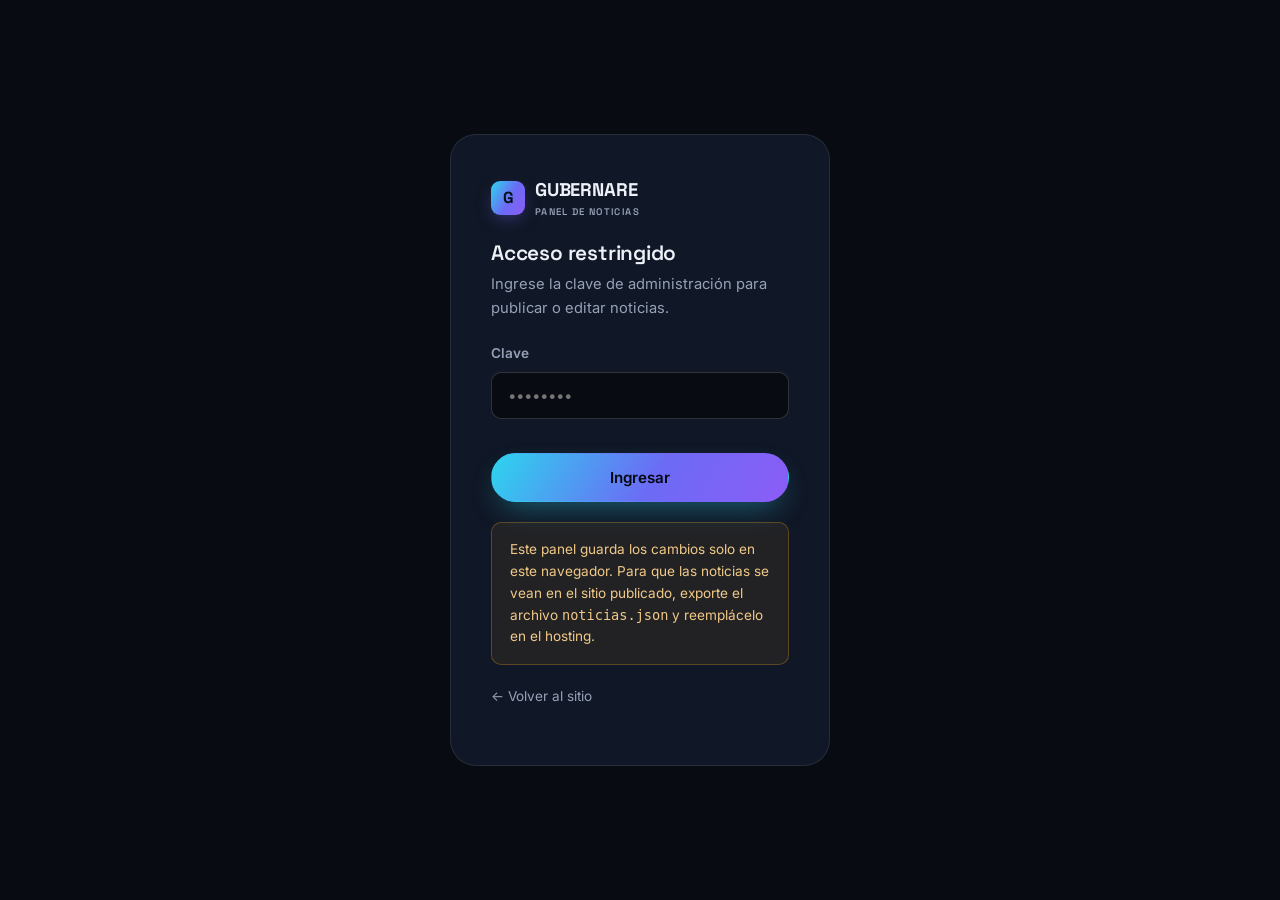
==== admin.html @ 6c144501 "Crear sitio web corporativo de Gubernare Sitio estático (HTML/CSS/JS sin build) con estilo tech mode" ====
<!doctype html>
<html lang="es">
<head>
<meta charset="UTF-8">
<meta name="viewport" content="width=device-width, initial-scale=1.0">
<title>Panel de noticias — Gubernare</title>
<meta name="robots" content="noindex, nofollow">
<link rel="icon" type="image/svg+xml" href="assets/favicon.svg">
<link rel="preconnect" href="https://fonts.googleapis.com">
<link rel="preconnect" href="https://fonts.gstatic.com" crossorigin>
<link href="https://fonts.googleapis.com/css2?family=Inter:wght@400;500;600;700&family=Space+Grotesk:wght@500;600;700&display=swap" rel="stylesheet">
<link rel="stylesheet" href="css/styles.css?v=20260902">
</head>
<body>

<div class="admin-shell">

  <div class="admin-lock" id="adminLock">
    <div class="panel reveal is-visible">
      <div class="brand" style="margin-bottom:22px">
        <span class="brand-mark">G</span>
        <span>GUBERNARE<small>Panel de noticias</small></span>
      </div>
      <h3 style="margin-bottom:8px">Acceso restringido</h3>
      <p style="margin-bottom:22px;font-size:.92rem">Ingrese la clave de administración para publicar o editar noticias.</p>
      <form id="lockForm">
        <div class="field">
          <label for="lockPass">Clave</label>
          <input type="password" id="lockPass" required placeholder="••••••••">
        </div>
        <div class="form-status show" id="lockError" style="display:none;background:rgba(245,166,35,.12);color:#f0c987;border:1px solid rgba(245,166,35,.3)">Clave incorrecta. Inténtelo nuevamente.</div>
        <button type="submit" class="btn btn-primary btn-block" style="margin-top:16px">Ingresar</button>
      </form>
      <div class="helper-box">
        Este panel guarda los cambios solo en este navegador. Para que las noticias se vean en el sitio publicado, exporte el archivo <code>noticias.json</code> y reemplácelo en el hosting.
      </div>
      <p style="margin-top:18px"><a href="index.html" style="font-size:.85rem;color:var(--text-muted)">&larr; Volver al sitio</a></p>
    </div>
  </div>

  <div id="adminShell" style="display:none">
    <div class="admin-topbar">
      <div class="container">
        <div class="brand">
          <span class="brand-mark">G</span>
          <span>GUBERNARE<small>Panel de noticias</small></span>
        </div>
        <div style="display:flex;align-items:center;gap:12px">
          <span class="badge" id="draftBadge" style="display:none">Cambios sin publicar</span>
          <a href="noticias.html" class="btn btn-ghost" target="_blank">Ver sitio</a>
          <button class="btn btn-ghost" id="logoutBtn">Cerrar sesión</button>
        </div>
      </div>
    </div>

    <div class="container">
      <div class="admin-layout">

        <div>
          <div class="panel">
            <h3 id="formTitle" style="margin-bottom:20px">Nueva noticia</h3>
            <form id="newsForm">
              <div class="field">
                <label for="titulo">Título</label>
                <input type="text" id="titulo" name="titulo" required placeholder="Título de la noticia">
              </div>
              <div class="form-grid">
                <div class="field">
                  <label for="categoria">Categoría</label>
                  <input type="text" id="categoria" name="categoria" placeholder="Empresa, Sector Público, Operaciones…">
                </div>
                <div class="field">
                  <label for="fecha">Fecha</label>
                  <input type="date" id="fecha" name="fecha" required>
                </div>
              </div>
              <div class="field">
                <label for="extracto">Extracto (aparece en las tarjetas)</label>
                <textarea id="extracto" name="extracto" required placeholder="Resumen breve, 1-2 líneas." style="min-height:70px"></textarea>
              </div>
              <div class="field">
                <label for="contenido">Contenido completo</label>
                <textarea id="contenido" name="contenido" placeholder="Texto completo de la noticia. Use líneas en blanco para separar párrafos."></textarea>
              </div>
              <div style="display:flex;gap:10px">
                <button type="submit" class="btn btn-primary" id="submitBtn" style="flex:1">Publicar noticia</button>
                <button type="button" class="btn btn-ghost" id="resetFormBtn">Limpiar</button>
              </div>
            </form>
          </div>

          <div class="helper-box">
            <strong>Cómo publicar de verdad:</strong> 1) agregue o edite noticias aquí, 2) presione <em>“Exportar noticias.json”</em>, 3) reemplace el archivo <code>data/noticias.json</code> en su hosting (o súbalo al repositorio y despliegue). Mientras no lo haga, los cambios solo se ven en este navegador.
          </div>
        </div>

        <div>
          <div class="panel">
            <div style="display:flex;justify-content:space-between;align-items:center;margin-bottom:18px">
              <h3 style="margin:0">Noticias (<span id="itemCount">0</span>)</h3>
              <div style="display:flex;gap:8px">
                <button class="btn btn-ghost" id="discardDraftBtn">Descartar borrador</button>
                <button class="btn btn-primary" id="exportBtn">Exportar noticias.json</button>
              </div>
            </div>
            <div class="admin-list" id="adminList"></div>
          </div>
        </div>

      </div>
    </div>
  </div>

</div>

<script src="js/store.js?v=20260902" defer></script>
<script src="js/admin.js?v=20260902" defer></script>
</body>
</html>
---- css/styles.css ----
/* =========================================================
   GUBERNARE — Sistema de diseño
   Tech dark, glassmorphism sobrio, acentos en gradiente.
   ========================================================= */

:root{
  --bg:#080b12;
  --bg-alt:#0c111c;
  --bg-elevated:#101726;
  --surface:rgba(255,255,255,0.045);
  --surface-strong:rgba(255,255,255,0.07);
  --border:rgba(255,255,255,0.09);
  --border-strong:rgba(255,255,255,0.16);
  --text:#eef1f7;
  --text-muted:#96a1b8;
  --text-faint:#5c6884;
  --accent:#2dd4ee;
  --accent-2:#6c6bf5;
  --accent-3:#34d399;
  --accent-warn:#f5a623;
  --gradient-1:linear-gradient(120deg,#2dd4ee 0%,#6c6bf5 55%,#8b5cf6 100%);
  --gradient-2:linear-gradient(135deg,#34d399 0%,#2dd4ee 100%);
  --radius-sm:10px;
  --radius:16px;
  --radius-lg:26px;
  --shadow-lg:0 30px 80px -20px rgba(0,0,0,0.65);
  --shadow-sm:0 10px 30px -12px rgba(0,0,0,0.55);
  --maxw:1180px;
  --nav-h:76px;
  --ease:cubic-bezier(.22,.9,.24,1);
}

*,*::before,*::after{box-sizing:border-box;}
html{scroll-behavior:smooth;-webkit-text-size-adjust:100%;}
body{
  margin:0;
  background:var(--bg);
  color:var(--text);
  font-family:'Inter',-apple-system,BlinkMacSystemFont,'Segoe UI',Roboto,sans-serif;
  font-size:16px;
  line-height:1.6;
  -webkit-font-smoothing:antialiased;
  overflow-x:hidden;
}
h1,h2,h3,h4{
  font-family:'Space Grotesk','Inter',sans-serif;
  font-weight:600;
  line-height:1.12;
  margin:0 0 .5em;
  letter-spacing:-0.01em;
}
h1{font-size:clamp(2.4rem,5.6vw,4.4rem);font-weight:700;letter-spacing:-0.02em;}
h2{font-size:clamp(1.9rem,3.6vw,2.75rem);}
h3{font-size:1.3rem;}
p{margin:0 0 1em;color:var(--text-muted);}
a{color:inherit;text-decoration:none;}
img{max-width:100%;display:block;}
ul{margin:0;padding:0;list-style:none;}
button{font-family:inherit;}

.container{max-width:var(--maxw);margin:0 auto;padding:0 28px;}
section{position:relative;}

::selection{background:var(--accent);color:#04121a;}

/* ---------- background texture ---------- */
.grid-fade{
  position:absolute;inset:0;
  background-image:
    linear-gradient(rgba(255,255,255,.045) 1px,transparent 1px),
    linear-gradient(90deg,rgba(255,255,255,.045) 1px,transparent 1px);
  background-size:64px 64px;
  mask-image:radial-gradient(ellipse 70% 60% at 50% 0%,#000 40%,transparent 100%);
  pointer-events:none;
}

/* ---------- eyebrow / badges ---------- */
.eyebrow{
  display:inline-flex;align-items:center;gap:8px;
  font-size:.78rem;font-weight:600;letter-spacing:.08em;text-transform:uppercase;
  color:var(--accent);
  padding:6px 14px 6px 10px;
  border:1px solid var(--border-strong);
  border-radius:999px;
  background:var(--surface);
  margin-bottom:22px;
}
.eyebrow .dot{width:6px;height:6px;border-radius:50%;background:var(--gradient-1);box-shadow:0 0 10px var(--accent);}

.badge-row{display:flex;flex-wrap:wrap;gap:10px;}
.badge{
  font-size:.82rem;color:var(--text-muted);
  border:1px solid var(--border);border-radius:999px;
  padding:7px 14px;background:var(--surface);
  display:inline-flex;align-items:center;gap:8px;
}
.badge svg{width:14px;height:14px;flex:none;stroke:var(--accent);}

/* ---------- buttons ---------- */
.btn{
  display:inline-flex;align-items:center;justify-content:center;gap:10px;
  padding:14px 26px;border-radius:999px;
  font-weight:600;font-size:.95rem;
  border:1px solid transparent;
  cursor:pointer;transition:transform .35s var(--ease),box-shadow .35s var(--ease),background .35s,border-color .35s;
  white-space:nowrap;
}
.btn-primary{
  background:var(--gradient-1);
  color:#050810;
  box-shadow:0 12px 30px -10px rgba(45,212,238,.45);
}
.btn-primary:hover{transform:translateY(-2px);box-shadow:0 18px 40px -12px rgba(45,212,238,.6);}
.btn-ghost{
  background:var(--surface);
  border-color:var(--border-strong);
  color:var(--text);
}
.btn-ghost:hover{background:var(--surface-strong);transform:translateY(-2px);}
.btn-block{width:100%;}
.btn svg{width:16px;height:16px;transition:transform .3s var(--ease);}
.btn:hover svg{transform:translateX(3px);}

/* ---------- nav ---------- */
.nav{
  position:fixed;top:0;left:0;right:0;z-index:100;
  height:var(--nav-h);
  display:flex;align-items:center;
  border-bottom:1px solid transparent;
  transition:background .4s var(--ease),border-color .4s var(--ease),backdrop-filter .4s;
}
.nav.is-scrolled{
  background:rgba(8,11,18,.78);
  backdrop-filter:blur(16px) saturate(140%);
  border-bottom-color:var(--border);
}
.nav .container{display:flex;align-items:center;justify-content:space-between;width:100%;}
.brand{display:flex;align-items:center;gap:10px;font-family:'Space Grotesk',sans-serif;font-weight:700;font-size:1.15rem;letter-spacing:-.01em;}
.brand-mark{
  width:34px;height:34px;border-radius:9px;
  background:var(--gradient-1);
  display:flex;align-items:center;justify-content:center;
  color:#04101a;font-weight:800;font-size:1rem;
  box-shadow:0 6px 18px -6px rgba(108,107,245,.6);
}
.brand small{display:block;font-size:.6rem;font-weight:600;letter-spacing:.14em;color:var(--text-muted);text-transform:uppercase;}

.nav-links{display:flex;align-items:center;gap:2px;}
.nav-links a{
  padding:10px 16px;border-radius:999px;font-size:.92rem;color:var(--text-muted);font-weight:500;
  transition:color .25s,background .25s;
}
.nav-links a:hover,.nav-links a.active{color:var(--text);background:var(--surface);}
.nav-actions{display:flex;align-items:center;gap:14px;}
.nav-toggle{
  display:none;width:42px;height:42px;border-radius:10px;border:1px solid var(--border);
  background:var(--surface);align-items:center;justify-content:center;cursor:pointer;
}
.nav-toggle span{display:block;width:18px;height:2px;background:var(--text);position:relative;transition:.3s;}
.nav-toggle span::before,.nav-toggle span::after{content:'';position:absolute;left:0;width:18px;height:2px;background:var(--text);transition:.3s;}
.nav-toggle span::before{top:-6px;}
.nav-toggle span::after{top:6px;}
.nav-toggle.is-open span{background:transparent;}
.nav-toggle.is-open span::before{top:0;transform:rotate(45deg);}
.nav-toggle.is-open span::after{top:0;transform:rotate(-45deg);}

.mobile-panel{
  position:fixed;inset:var(--nav-h) 0 0 0;z-index:99;
  background:rgba(8,11,18,.98);backdrop-filter:blur(20px);
  display:flex;flex-direction:column;padding:28px;gap:6px;
  transform:translateY(-12px);opacity:0;pointer-events:none;
  transition:opacity .3s var(--ease),transform .3s var(--ease);
}
.mobile-panel.is-open{opacity:1;transform:translateY(0);pointer-events:auto;}
.mobile-panel a{padding:16px 6px;border-bottom:1px solid var(--border);font-size:1.15rem;font-family:'Space Grotesk',sans-serif;}
.mobile-panel .btn{margin-top:20px;}

/* ---------- hero ---------- */
.hero{
  position:relative;
  padding:calc(var(--nav-h) + 88px) 0 100px;
  overflow:hidden;
}
.hero-glow{
  position:absolute;top:-260px;left:50%;
  width:1100px;height:820px;transform:translateX(-50%);
  background:
    radial-gradient(circle at 30% 30%,rgba(45,212,238,.28),transparent 55%),
    radial-gradient(circle at 70% 55%,rgba(108,107,245,.28),transparent 55%),
    radial-gradient(circle at 50% 80%,rgba(52,211,153,.14),transparent 55%);
  filter:blur(40px);
  pointer-events:none;
  transition:transform .2s ease-out;
}
.hero-inner{position:relative;max-width:880px;}
.hero p.lead{font-size:1.2rem;max-width:640px;margin-bottom:36px;}
.hero-cta{display:flex;flex-wrap:wrap;gap:14px;margin-bottom:56px;}
.hero .badge-row{margin-top:8px;}

.stat-row{
  display:grid;grid-template-columns:repeat(4,1fr);gap:1px;
  background:var(--border);border:1px solid var(--border);border-radius:var(--radius);overflow:hidden;
  margin-top:64px;
}
.stat-cell{background:var(--bg-alt);padding:26px 22px;}
.stat-num{font-family:'Space Grotesk',sans-serif;font-size:2rem;font-weight:700;background:var(--gradient-1);-webkit-background-clip:text;background-clip:text;color:transparent;}
.stat-label{font-size:.85rem;color:var(--text-muted);margin-top:4px;}

/* ---------- sections ---------- */
.section{padding:110px 0;}
.section-tight{padding:70px 0;}
.section-head{max-width:680px;margin-bottom:56px;}
.section-head.center{margin-left:auto;margin-right:auto;text-align:center;}
.section-alt{background:var(--bg-alt);}
.section-border-top{border-top:1px solid var(--border);}

/* ---------- service cards ---------- */
.grid-3{display:grid;grid-template-columns:repeat(3,1fr);gap:22px;}
.grid-2{display:grid;grid-template-columns:repeat(2,1fr);gap:22px;}

.card{
  background:var(--surface);
  border:1px solid var(--border);
  border-radius:var(--radius-lg);
  padding:34px 30px;
  position:relative;
  overflow:hidden;
  transition:transform .4s var(--ease),border-color .4s var(--ease),background .4s var(--ease);
}
.card::before{
  content:'';position:absolute;inset:0;
  background:var(--gradient-1);opacity:0;transition:opacity .4s;
  mask:linear-gradient(#000,#000) content-box,linear-gradient(#000,#000);
  -webkit-mask-composite:xor;mask-composite:exclude;
  padding:1px;border-radius:inherit;pointer-events:none;
}
.card:hover{transform:translateY(-6px);border-color:transparent;background:var(--surface-strong);}
.card:hover::before{opacity:1;}
.card-icon{
  width:52px;height:52px;border-radius:14px;
  display:flex;align-items:center;justify-content:center;
  background:var(--gradient-1);color:#04101a;
  margin-bottom:22px;
}
.card-icon svg{width:26px;height:26px;}
.card h3{margin-bottom:10px;}
.card .tag{
  display:inline-block;font-size:.72rem;font-weight:700;letter-spacing:.08em;text-transform:uppercase;
  color:var(--accent);margin-bottom:14px;
}
.card-link{display:inline-flex;align-items:center;gap:6px;color:var(--text);font-weight:600;font-size:.9rem;margin-top:14px;}
.card-link svg{width:14px;height:14px;transition:transform .3s;}
.card:hover .card-link svg{transform:translateX(4px);}

/* ---------- feature list (about / model) ---------- */
.feature-list{display:flex;flex-direction:column;gap:26px;}
.feature-item{display:flex;gap:18px;}
.feature-item .num{
  flex:none;width:38px;height:38px;border-radius:10px;
  background:var(--surface);border:1px solid var(--border);
  display:flex;align-items:center;justify-content:center;
  font-family:'Space Grotesk',sans-serif;font-weight:700;color:var(--accent);font-size:.9rem;
}
.feature-item h4{margin-bottom:6px;font-size:1.05rem;font-family:'Space Grotesk',sans-serif;}
.feature-item p{margin:0;font-size:.95rem;}

/* ---------- panel / visual block ---------- */
.panel{
  background:var(--bg-elevated);
  border:1px solid var(--border);
  border-radius:var(--radius-lg);
  padding:40px;
  position:relative;
  overflow:hidden;
}
.two-col{display:grid;grid-template-columns:1.1fr .9fr;gap:60px;align-items:center;}
.two-col.reverse{grid-template-columns:.9fr 1.1fr;}
.two-col.reverse .panel{order:-1;}

/* ---------- CTA band ---------- */
.cta-band{
  border-radius:var(--radius-lg);
  padding:64px 50px;
  background:var(--bg-elevated);
  border:1px solid var(--border);
  position:relative;overflow:hidden;
  display:flex;align-items:center;justify-content:space-between;gap:30px;flex-wrap:wrap;
}
.cta-band::after{
  content:'';position:absolute;inset:0;
  background:radial-gradient(circle at 85% 20%,rgba(45,212,238,.22),transparent 55%),radial-gradient(circle at 10% 90%,rgba(108,107,245,.2),transparent 55%);
  pointer-events:none;
}
.cta-band-text{position:relative;max-width:560px;}
.cta-band-actions{position:relative;display:flex;gap:14px;flex-wrap:wrap;}

/* ---------- news cards ---------- */
.news-card{
  background:var(--surface);border:1px solid var(--border);border-radius:var(--radius);
  padding:26px;display:flex;flex-direction:column;cursor:pointer;
  transition:transform .35s var(--ease),border-color .35s,background .35s;
  height:100%;
}
.news-card:hover{transform:translateY(-5px);border-color:var(--border-strong);background:var(--surface-strong);}
.news-meta{display:flex;align-items:center;gap:10px;font-size:.78rem;color:var(--text-faint);margin-bottom:14px;}
.news-cat{color:var(--accent);font-weight:700;text-transform:uppercase;letter-spacing:.06em;font-size:.72rem;}
.news-card h3{font-size:1.12rem;margin-bottom:10px;}
.news-card p{font-size:.92rem;flex:1;}
.news-read{margin-top:16px;font-size:.85rem;font-weight:600;color:var(--text);display:inline-flex;align-items:center;gap:6px;}
.news-read svg{width:14px;height:14px;flex:none;}

/* ---------- footer ---------- */
.footer{background:var(--bg-alt);border-top:1px solid var(--border);padding:70px 0 30px;}
.footer-grid{display:grid;grid-template-columns:1.6fr 1fr 1fr 1fr;gap:40px;margin-bottom:56px;}
.footer h4{font-size:.85rem;text-transform:uppercase;letter-spacing:.08em;color:var(--text-muted);margin-bottom:18px;font-family:'Inter',sans-serif;font-weight:600;}
.footer ul{display:flex;flex-direction:column;gap:12px;}
.footer a{color:var(--text-muted);font-size:.92rem;transition:color .25s;}
.footer a:hover{color:var(--text);}
.footer-bottom{
  display:flex;justify-content:space-between;align-items:center;flex-wrap:wrap;gap:14px;
  border-top:1px solid var(--border);padding-top:26px;
  font-size:.82rem;color:var(--text-faint);
}
.footer-brand p{max-width:280px;font-size:.92rem;margin-top:14px;}
.social-row{display:flex;gap:10px;margin-top:18px;}
.social-row a{
  width:38px;height:38px;border-radius:10px;border:1px solid var(--border);
  display:flex;align-items:center;justify-content:center;background:var(--surface);
}
.social-row svg{width:16px;height:16px;}

/* ---------- page header (interior pages) ---------- */
.page-header{padding:calc(var(--nav-h) + 70px) 0 70px;position:relative;overflow:hidden;}
.page-header .eyebrow{margin-bottom:18px;}
.page-header p.lead{max-width:640px;font-size:1.08rem;}

/* ---------- reveal ---------- */
.reveal{opacity:0;transform:translateY(26px);transition:opacity .8s var(--ease),transform .8s var(--ease);}
.reveal.is-visible{opacity:1;transform:translateY(0);}
.reveal[data-split]{opacity:1;transform:none;}

/* ---------- forms ---------- */
.form-grid{display:grid;grid-template-columns:1fr 1fr;gap:18px;}
.field{display:flex;flex-direction:column;gap:8px;margin-bottom:18px;}
.field.full{grid-column:1 / -1;}
.field label{font-size:.85rem;font-weight:600;color:var(--text-muted);}
.field input,.field select,.field textarea{
  background:var(--bg);
  border:1px solid var(--border-strong);
  border-radius:var(--radius-sm);
  padding:13px 16px;
  color:var(--text);
  font-family:inherit;font-size:.95rem;
  transition:border-color .25s,box-shadow .25s;
}
.field input:focus,.field select:focus,.field textarea:focus{
  outline:none;border-color:var(--accent);box-shadow:0 0 0 3px rgba(45,212,238,.16);
}
.field textarea{resize:vertical;min-height:130px;}
.form-note{font-size:.82rem;color:var(--text-faint);margin-top:14px;}
.form-status{margin-top:16px;font-size:.9rem;padding:12px 16px;border-radius:var(--radius-sm);display:none;}
.form-status.show{display:block;}
.form-status.ok{background:rgba(52,211,153,.12);color:var(--accent-3);border:1px solid rgba(52,211,153,.3);}

.contact-info-list{display:flex;flex-direction:column;gap:22px;margin-top:8px;}
.contact-info-item{display:flex;gap:16px;align-items:flex-start;}
.contact-info-item .ic{
  width:44px;height:44px;border-radius:12px;flex:none;
  background:var(--surface);border:1px solid var(--border);
  display:flex;align-items:center;justify-content:center;color:var(--accent);
}
.contact-info-item .ic svg{width:20px;height:20px;}
.contact-info-item h4{margin-bottom:4px;font-size:.98rem;font-family:'Inter',sans-serif;font-weight:600;}
.contact-info-item p{margin:0;font-size:.9rem;}
.contact-info-item a{color:var(--text);font-weight:600;}
.contact-info-item a:hover{color:var(--accent);}

/* ---------- admin ---------- */
.admin-shell{min-height:100vh;display:flex;flex-direction:column;}
.admin-lock{
  min-height:100vh;display:flex;align-items:center;justify-content:center;padding:24px;
}
.admin-lock .panel{max-width:380px;width:100%;}
.admin-topbar{
  border-bottom:1px solid var(--border);padding:18px 0;position:sticky;top:0;background:rgba(8,11,18,.9);backdrop-filter:blur(14px);z-index:20;
}
.admin-topbar .container{display:flex;align-items:center;justify-content:space-between;}
.admin-layout{display:grid;grid-template-columns:1fr 1.2fr;gap:26px;padding:36px 0 80px;}
.admin-list{display:flex;flex-direction:column;gap:14px;max-height:70vh;overflow:auto;padding-right:6px;}
.admin-item{
  background:var(--surface);border:1px solid var(--border);border-radius:var(--radius-sm);
  padding:16px 18px;display:flex;justify-content:space-between;gap:12px;align-items:flex-start;
}
.admin-item h4{margin:0 0 4px;font-size:.95rem;font-family:'Inter',sans-serif;font-weight:600;}
.admin-item .meta{font-size:.76rem;color:var(--text-faint);}
.admin-item .actions{display:flex;gap:8px;flex:none;}
.icon-btn{
  width:32px;height:32px;border-radius:8px;border:1px solid var(--border);background:transparent;
  display:flex;align-items:center;justify-content:center;color:var(--text-muted);cursor:pointer;
}
.icon-btn:hover{color:var(--text);border-color:var(--border-strong);}
.icon-btn svg{width:15px;height:15px;}
.helper-box{
  background:rgba(245,166,35,.08);border:1px solid rgba(245,166,35,.28);border-radius:var(--radius-sm);
  padding:16px 18px;font-size:.85rem;color:#f0c987;margin-top:20px;
}

/* ---------- modal ---------- */
.modal-backdrop{
  position:fixed;inset:0;background:rgba(4,6,10,.72);backdrop-filter:blur(6px);
  display:flex;align-items:flex-start;justify-content:center;padding:8vh 20px;z-index:200;
  opacity:0;pointer-events:none;transition:opacity .3s;
}
.modal-backdrop.is-open{opacity:1;pointer-events:auto;}
.modal{
  background:var(--bg-elevated);border:1px solid var(--border-strong);border-radius:var(--radius-lg);
  max-width:640px;width:100%;padding:40px;max-height:78vh;overflow:auto;
  transform:translateY(20px);transition:transform .35s var(--ease);
}
.modal-backdrop.is-open .modal{transform:translateY(0);}
.modal-close{
  position:absolute;top:22px;right:22px;width:36px;height:36px;border-radius:10px;
  background:var(--surface);border:1px solid var(--border);display:flex;align-items:center;justify-content:center;cursor:pointer;
}
.modal{position:relative;}
.modal .news-meta{margin-bottom:18px;}
.modal-body p{white-space:pre-line;}

/* ---------- responsive ---------- */
@media (max-width:980px){
  .nav-links{display:none;}
  .nav-toggle{display:flex;}
  .grid-3{grid-template-columns:1fr;}
  .grid-2{grid-template-columns:1fr;}
  .two-col,.two-col.reverse{grid-template-columns:1fr;gap:36px;}
  .two-col.reverse .panel{order:0;}
  .footer-grid{grid-template-columns:1fr 1fr;}
  .stat-row{grid-template-columns:repeat(2,1fr);}
  .admin-layout{grid-template-columns:1fr;}
  .form-grid{grid-template-columns:1fr;}
}
@media (max-width:560px){
  .section{padding:76px 0;}
  .cta-band{padding:40px 26px;flex-direction:column;align-items:flex-start;}
  .footer-grid{grid-template-columns:1fr;gap:30px;}
  .hero{padding-top:calc(var(--nav-h) + 56px);}
}
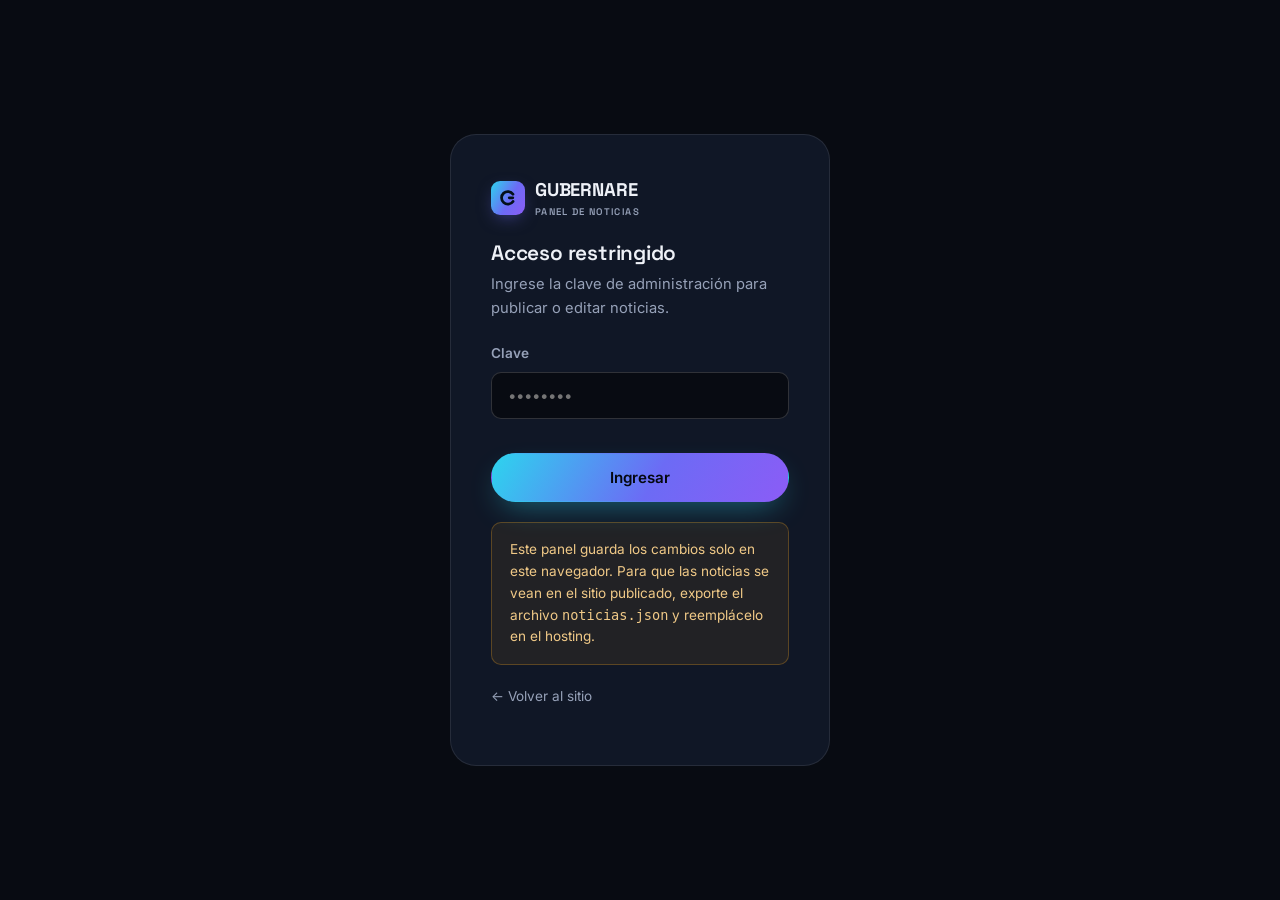
==== commit f69a9660: "Crear logo de marca para Gubernare Diseña un símbolo original (anillo "G" en gradiente cian-índigo) " ====
--- a/admin.html
+++ b/admin.html
@@ -18,7 +18,7 @@
   <div class="admin-lock" id="adminLock">
     <div class="panel reveal is-visible">
       <div class="brand" style="margin-bottom:22px">
-        <span class="brand-mark">G</span>
+        <span class="brand-mark"><svg viewBox="0 0 100 100" fill="none" aria-hidden="true"><path d="M 76.21 68.35 A 32 32 0 1 1 76.21 31.65" stroke="currentColor" stroke-width="14" stroke-linecap="round"/><rect x="50" y="43" width="32" height="14" rx="7" fill="currentColor"/></svg></span>
         <span>GUBERNARE<small>Panel de noticias</small></span>
       </div>
       <h3 style="margin-bottom:8px">Acceso restringido</h3>
@@ -42,7 +42,7 @@
     <div class="admin-topbar">
       <div class="container">
         <div class="brand">
-          <span class="brand-mark">G</span>
+          <span class="brand-mark"><svg viewBox="0 0 100 100" fill="none" aria-hidden="true"><path d="M 76.21 68.35 A 32 32 0 1 1 76.21 31.65" stroke="currentColor" stroke-width="14" stroke-linecap="round"/><rect x="50" y="43" width="32" height="14" rx="7" fill="currentColor"/></svg></span>
           <span>GUBERNARE<small>Panel de noticias</small></span>
         </div>
         <div style="display:flex;align-items:center;gap:12px">
--- a/css/styles.css
+++ b/css/styles.css
@@ -143,6 +143,7 @@
   color:#04101a;font-weight:800;font-size:1rem;
   box-shadow:0 6px 18px -6px rgba(108,107,245,.6);
 }
+.brand-mark svg{width:58%;height:58%;}
 .brand small{display:block;font-size:.6rem;font-weight:600;letter-spacing:.14em;color:var(--text-muted);text-transform:uppercase;}
 
 .nav-links{display:flex;align-items:center;gap:2px;}
